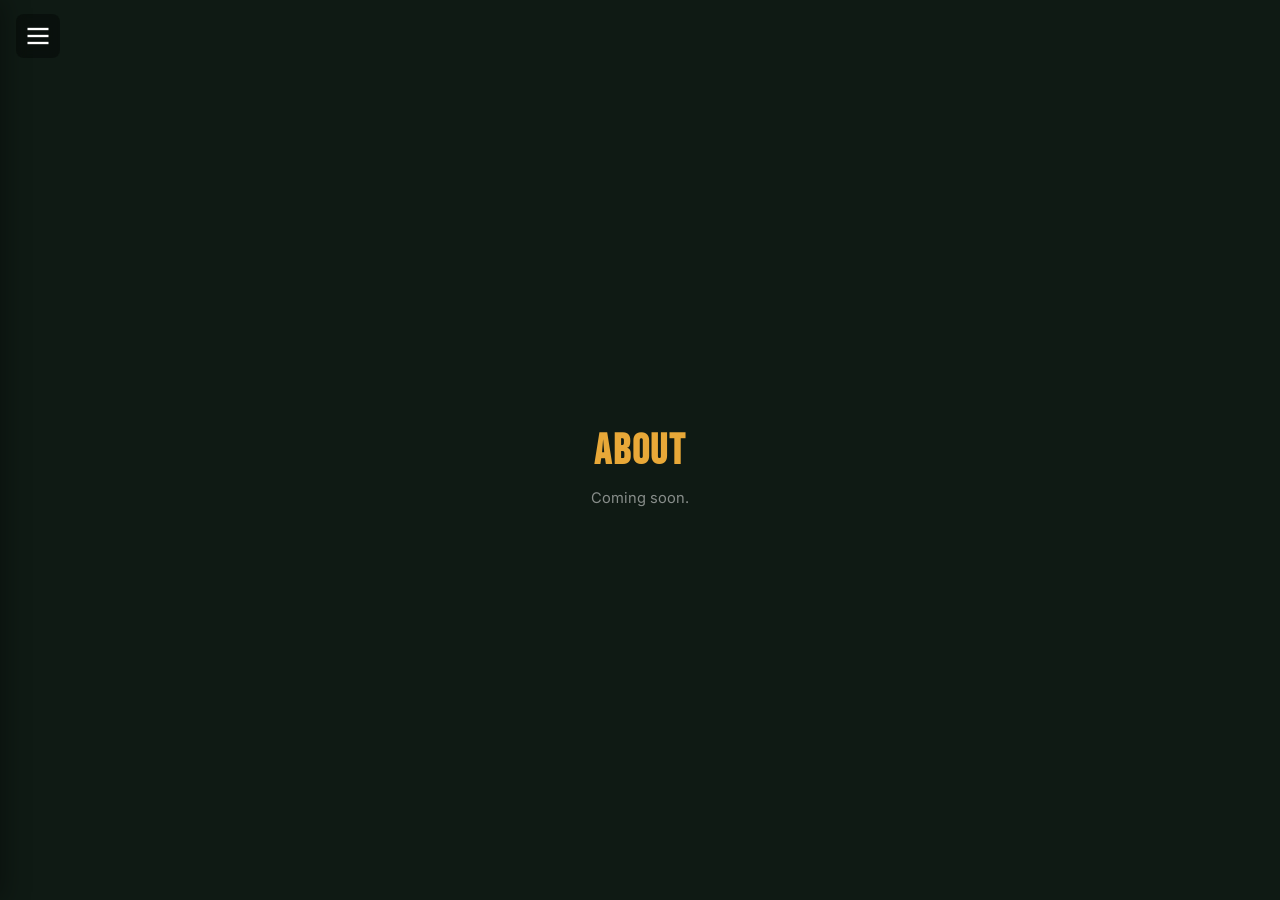
==== about.html @ e9aa7c41 "Add consistent collapsible side nav, About and Get Involved pages, rename Looking For to Circular Ec" ====
<!DOCTYPE html>
<html lang="en">
<head>
    <meta charset="UTF-8">
    <meta name="viewport" content="width=device-width, initial-scale=1.0">
    <title>About — Shop Local Arlington</title>
    <meta name="description" content="Learn about Shop Local Arlington — a community platform for Massachusetts Avenue businesses.">

    <link rel="preconnect" href="https://fonts.googleapis.com">
    <link rel="preconnect" href="https://fonts.gstatic.com" crossorigin>
    <link href="https://fonts.googleapis.com/css2?family=Bebas+Neue&family=Birthstone&family=Inter:wght@400;500;600;700;800&display=swap" rel="stylesheet">

    <link rel="stylesheet" href="css/styles.css">
    <link rel="stylesheet" href="css/landing.css">
</head>
<body class="landing-body">
    <!-- ===== SIDE NAV ===== -->
    <button id="nav-toggle" aria-label="Toggle navigation" aria-expanded="false">
        <svg class="nav-icon nav-icon-open" width="28" height="28" viewBox="0 0 24 24" fill="none" stroke="currentColor" stroke-width="2">
            <line x1="3" y1="6" x2="21" y2="6"/><line x1="3" y1="12" x2="21" y2="12"/><line x1="3" y1="18" x2="21" y2="18"/>
        </svg>
        <svg class="nav-icon nav-icon-close" width="28" height="28" viewBox="0 0 24 24" fill="none" stroke="currentColor" stroke-width="2">
            <line x1="6" y1="6" x2="18" y2="18"/><line x1="6" y1="18" x2="18" y2="6"/>
        </svg>
    </button>
    <div id="nav-overlay"></div>
    <nav id="side-nav" aria-label="Main navigation">
        <a href="index.html" class="side-nav-link">Home</a>
        <a href="about.html" class="side-nav-link active">About</a>
        <a href="index.html#walk-the-block" class="side-nav-link">Walk the Block</a>
        <a href="index.html#circular-economy" class="side-nav-link">Circular Economy</a>
        <a href="get-involved.html" class="side-nav-link">Get Involved</a>
    </nav>

    <main class="page-shell">
        <h1>About</h1>
        <p>Coming soon.</p>
    </main>

    <script src="js/nav.js"></script>
</body>
</html>
---- css/styles.css ----
/* ================================================================
   Shop Local Arlington — Styles
   ================================================================ */

/* ---------- Reset & Base ---------- */
*, *::before, *::after {
    margin: 0;
    padding: 0;
    box-sizing: border-box;
}

html {
    scroll-behavior: smooth;
}

:root {
    --color-primary: #1a5f3a;       /* forest green — local / community feel */
    --color-primary-light: #27855a;
    --color-primary-dark: #0f3d25;
    --color-accent: #e8a838;        /* warm gold */
    --color-bg: #f7f7fa;
    --color-surface: #fcfcfc;
    --color-text: #181818;
    --color-text-muted: #888;
    --color-border: #ededed;
    --color-street-badge: #2563eb;
    --color-interior-badge: #9333ea;
    --top-bar-height: 56px;
    --sidebar-width: 320px;
    --panel-height: 200px;
    --transition-speed: 0.3s;
    --font-family: 'Inter', -apple-system, BlinkMacSystemFont, 'Segoe UI', Roboto, sans-serif;
}

html, body {
    height: 100%;
    font-family: var(--font-family);
    font-size: 14px;
    color: var(--color-text);
    background: var(--color-bg);
    overflow: hidden;
}

/* ---------- Top Bar ---------- */
#top-bar {
    position: fixed;
    top: 0;
    left: 0;
    right: 0;
    height: var(--top-bar-height);
    display: flex;
    align-items: center;
    justify-content: space-between;
    padding: 0 16px;
    background: var(--color-primary);
    color: #fff;
    z-index: 1000;
    box-shadow: 0 2px 8px rgba(0,0,0,0.2);
}

.top-bar-left {
    display: flex;
    align-items: center;
    gap: 12px;
}

.top-bar-left h1 {
    font-size: 1.2rem;
    font-weight: 600;
    letter-spacing: -0.01em;
}

.brand-icon {
    font-size: 1.4rem;
}

#sidebar-toggle {
    background: none;
    border: none;
    color: #fff;
    cursor: pointer;
    padding: 4px;
    border-radius: 6px;
    display: flex;
    align-items: center;
    transition: background var(--transition-speed);
}

#sidebar-toggle:hover {
    background: rgba(255,255,255,0.15);
}

.badge {
    font-size: 0.75rem;
    font-weight: 600;
    padding: 4px 10px;
    border-radius: 12px;
    text-transform: uppercase;
    letter-spacing: 0.05em;
}

.badge-street {
    background: var(--color-street-badge);
    color: #fff;
}

.badge-gallery {
    background: #059669;
    color: #fff;
}

.badge-interior {
    background: var(--color-interior-badge);
    color: #fff;
}

/* ---------- Sidebar ---------- */
#sidebar {
    position: fixed;
    top: var(--top-bar-height);
    left: 0;
    bottom: 0;
    width: var(--sidebar-width);
    background: var(--color-surface);
    border-right: 1px solid var(--color-border);
    z-index: 900;
    overflow-y: auto;
    transition: transform var(--transition-speed) ease;
}

#sidebar.sidebar-closed {
    transform: translateX(-100%);
}

#sidebar.sidebar-open {
    transform: translateX(0);
}

#sidebar-header {
    padding: 16px;
    border-bottom: 1px solid var(--color-border);
}

#sidebar-header h2 {
    font-size: 1rem;
    font-weight: 600;
    margin-bottom: 10px;
}

#category-filter {
    width: 100%;
    padding: 8px 10px;
    border: 1px solid var(--color-border);
    border-radius: 6px;
    font-family: var(--font-family);
    font-size: 0.85rem;
    background: var(--color-bg);
    cursor: pointer;
}

#shop-list {
    list-style: none;
    padding: 8px 0;
}

.shop-item {
    padding: 12px 16px;
    cursor: pointer;
    border-bottom: 1px solid var(--color-border);
    transition: background var(--transition-speed);
}

.shop-item:hover {
    background: var(--color-bg);
}

.shop-item.active {
    background: rgba(26, 95, 58, 0.08);
    border-left: 3px solid var(--color-primary);
}

.shop-item-name {
    font-weight: 600;
    font-size: 0.9rem;
    margin-bottom: 2px;
}

.shop-item-category {
    font-size: 0.75rem;
    color: var(--color-text-muted);
    text-transform: uppercase;
    letter-spacing: 0.04em;
}

/* ---------- Viewer Container ---------- */
#viewer-container {
    position: fixed;
    top: var(--top-bar-height);
    left: 0;
    right: 0;
    bottom: 0;
    z-index: 1;
    overflow-y: auto;
    background: var(--color-bg);
}

/* ---------- Photo Grid ---------- */
#photo-grid {
    display: grid;
    grid-template-columns: repeat(auto-fill, minmax(320px, 1fr));
    gap: 28px;
    padding: 32px 24px;
    max-width: 1400px;
    margin: 0 auto;
}

.modern-grid {
    background: #f7f7fa;
    border-radius: 18px;
    box-shadow: 0 2px 16px rgba(0,0,0,0.04);
}

.shop-card {
    background: var(--color-surface);
    border-radius: 18px;
    overflow: hidden;
    box-shadow: 0 2px 16px rgba(0,0,0,0.06);
    transition: transform var(--transition-speed), box-shadow var(--transition-speed);
    cursor: pointer;
    border: 1px solid var(--color-border);
}

.shop-card:hover {
    transform: translateY(-2px);
    box-shadow: 0 8px 24px rgba(0,0,0,0.08);
}

.shop-card-image {
    width: 100%;
    height: 180px;
    background-size: cover;
    background-position: center;
    position: relative;
    background-color: #eaeaea;
    display: flex;
    align-items: center;
    justify-content: center;
}

.shop-card-placeholder {
    font-size: 4rem;
    font-weight: bold;
    color: rgba(255,255,255,0.5);
}

.shop-card-category {
    position: absolute;
    top: 14px;
    right: 14px;
    background: #fff;
    color: var(--color-primary);
    padding: 4px 12px;
    border-radius: 14px;
    font-size: 0.72rem;
    font-weight: 600;
    text-transform: uppercase;
    letter-spacing: 0.05em;
    box-shadow: 0 2px 8px rgba(0,0,0,0.04);
}

.shop-card-content {
    padding: 18px 16px 16px 16px;
}

.shop-card-name {
    font-size: 1.18rem;
    font-weight: 700;
    margin-bottom: 8px;
    color: var(--color-text);
}

.shop-card-description {
    font-size: 0.92rem;
    color: var(--color-text-muted);
    line-height: 1.6;
    margin-bottom: 14px;
}

.shop-card-btn {
    width: 100%;
    background: var(--color-primary);
    color: #fff;
    border: none;
    padding: 12px;
    border-radius: 14px;
    font-family: var(--font-family);
    font-size: 0.92rem;
    font-weight: 600;
    cursor: pointer;
    transition: background var(--transition-speed);
}

.shop-card-btn:hover {
    background: var(--color-primary-light);
}

#street-view,
#pannellum-view {
    width: 100%;
    height: 100%;
    position: absolute;
    top: 0;
    left: 0;
}

#pannellum-view.hidden,
#loading-overlay.hidden {
    display: none;
}

/* ---------- Loading Overlay ---------- */
#loading-overlay {
    position: absolute;
    top: 0;
    left: 0;
    right: 0;
    bottom: 0;
    background: rgba(0, 0, 0, 0.6);
    display: flex;
    flex-direction: column;
    align-items: center;
    justify-content: center;
    z-index: 800;
    color: #fff;
    font-size: 1rem;
}

.spinner {
    width: 40px;
    height: 40px;
    border: 4px solid rgba(255,255,255,0.3);
    border-top-color: #fff;
    border-radius: 50%;
    animation: spin 0.8s linear infinite;
    margin-bottom: 12px;
}

@keyframes spin {
    to { transform: rotate(360deg); }
}

/* ---------- Shop Info Panel ---------- */
#shop-info-panel {
    position: fixed;
    bottom: 0;
    left: 0;
    right: 0;
    background: var(--color-surface);
    border-top: 1px solid var(--color-border);
    box-shadow: 0 -4px 16px rgba(0,0,0,0.1);
    z-index: 950;
    padding: 16px 20px;
    transition: transform var(--transition-speed) ease;
}

#shop-info-panel.panel-hidden {
    transform: translateY(100%);
}

#shop-info-panel.panel-visible {
    transform: translateY(0);
}

#panel-close {
    position: absolute;
    top: 8px;
    right: 12px;
    background: none;
    border: none;
    font-size: 1.5rem;
    cursor: pointer;
    color: var(--color-text-muted);
    line-height: 1;
}

#panel-close:hover {
    color: var(--color-text);
}

#panel-shop-name {
    font-size: 1.15rem;
    font-weight: 700;
    margin-bottom: 4px;
}

#panel-shop-description {
    font-size: 0.85rem;
    color: var(--color-text-muted);
    margin-bottom: 10px;
}

#panel-details {
    display: flex;
    align-items: center;
    gap: 12px;
    margin-bottom: 12px;
    flex-wrap: wrap;
}

.detail-tag {
    font-size: 0.7rem;
    font-weight: 600;
    text-transform: uppercase;
    letter-spacing: 0.04em;
    padding: 3px 8px;
    border-radius: 4px;
    background: var(--color-primary);
    color: #fff;
}

.detail-item {
    display: flex;
    align-items: center;
    gap: 4px;
    font-size: 0.8rem;
    color: var(--color-text-muted);
}

#panel-actions {
    display: flex;
    gap: 10px;
    flex-wrap: wrap;
}

/* ---------- Buttons ---------- */
.btn {
    display: inline-flex;
    align-items: center;
    padding: 8px 16px;
    border-radius: 6px;
    font-family: var(--font-family);
    font-size: 0.85rem;
    font-weight: 600;
    text-decoration: none;
    cursor: pointer;
    border: none;
    transition: background var(--transition-speed), transform 0.15s;
}

.btn:active {
    transform: scale(0.97);
}

.btn-primary {
    background: var(--color-primary);
    color: #fff;
}

.btn-primary:hover {
    background: var(--color-primary-light);
}

.btn-secondary {
    background: var(--color-bg);
    color: var(--color-text);
    border: 1px solid var(--color-border);
}

.btn-secondary:hover {
    background: var(--color-border);
}

/* ---------- Pannellum Overrides ---------- */
.pnlm-hotspot.back-to-street-hotspot {
    background: var(--color-primary);
    color: #fff;
    padding: 6px 14px;
    border-radius: 20px;
    font-family: var(--font-family);
    font-size: 0.8rem;
    font-weight: 600;
    white-space: nowrap;
    box-shadow: 0 2px 8px rgba(0,0,0,0.3);
    cursor: pointer;
    border: 2px solid #fff;
    width: auto !important;
    height: auto !important;
}

.pnlm-hotspot.back-to-street-hotspot:hover {
    background: var(--color-primary-light);
    transform: scale(1.05);
}

.pnlm-hotspot.shop-info-hotspot {
    background: var(--color-accent);
    width: 20px;
    height: 20px;
    border-radius: 50%;
    border: 2px solid #fff;
    box-shadow: 0 2px 6px rgba(0,0,0,0.3);
    cursor: pointer;
}

/* ---------- Responsive ---------- */
@media (max-width: 768px) {
    :root {
        --sidebar-width: 280px;
    }

    .top-bar-left h1 {
        font-size: 1rem;
    }

    #shop-info-panel {
        padding: 12px 14px;
    }

    #panel-actions {
        flex-direction: column;
    }

    .btn {
        width: 100%;
        justify-content: center;
    }
}

@media (max-width: 480px) {
    :root {
        --sidebar-width: 100%;
    }

    .brand-icon {
        display: none;
    }
}

/* ================================================================
   Navigation Links (cross-page)
   ================================================================ */

.top-bar-right {
    display: flex;
    align-items: center;
    gap: 8px;
}

.nav-link {
    color: rgba(255,255,255,0.8);
    text-decoration: none;
    font-size: 0.82rem;
    font-weight: 500;
    padding: 5px 10px;
    border-radius: 6px;
    transition: background 0.2s, color 0.2s;
}

.nav-link:hover {
    background: rgba(255,255,255,0.15);
    color: #fff;
}

.nav-back {
    color: #fff;
    display: flex;
    align-items: center;
    padding: 4px;
    border-radius: 6px;
    text-decoration: none;
    transition: background 0.2s;
}

.nav-back:hover {
    background: rgba(255,255,255,0.15);
}

/* ================================================================
   Side Nav — Collapsible (shared across all pages)
   ================================================================ */

#nav-toggle {
    position: fixed;
    top: 14px;
    left: 16px;
    z-index: 1100;
    background: rgba(0,0,0,0.35);
    border: none;
    color: #fff;
    cursor: pointer;
    padding: 8px;
    border-radius: 8px;
    display: flex;
    align-items: center;
    justify-content: center;
    transition: background 0.25s;
    backdrop-filter: blur(6px);
    -webkit-backdrop-filter: blur(6px);
}
#nav-toggle:hover { background: rgba(0,0,0,0.55); }

.nav-icon-close { display: none; }
#nav-toggle[aria-expanded="true"] .nav-icon-open  { display: none; }
#nav-toggle[aria-expanded="true"] .nav-icon-close { display: block; }

#nav-overlay {
    position: fixed;
    inset: 0;
    background: rgba(0,0,0,0.45);
    z-index: 1040;
    opacity: 0;
    pointer-events: none;
    transition: opacity 0.3s ease;
}
#nav-overlay.open {
    opacity: 1;
    pointer-events: auto;
}

#side-nav {
    position: fixed;
    top: 0;
    left: 0;
    width: 260px;
    height: 100%;
    background: #0f1a14;
    z-index: 1050;
    display: flex;
    flex-direction: column;
    padding: 72px 0 24px;
    transform: translateX(-100%);
    transition: transform 0.3s ease;
    box-shadow: 4px 0 24px rgba(0,0,0,0.35);
}
#side-nav.open {
    transform: translateX(0);
}

.side-nav-link {
    display: block;
    padding: 14px 28px;
    color: rgba(255,255,255,0.75);
    text-decoration: none;
    font-family: var(--font-family, 'Inter', sans-serif);
    font-size: 1rem;
    font-weight: 500;
    letter-spacing: 0.02em;
    transition: background 0.2s, color 0.2s, padding-left 0.2s;
    border-left: 3px solid transparent;
}
.side-nav-link:hover {
    background: rgba(255,255,255,0.08);
    color: #fff;
    padding-left: 32px;
}
.side-nav-link.active {
    color: var(--color-accent, #e8a838);
    border-left-color: var(--color-accent, #e8a838);
    background: rgba(232,168,56,0.08);
}

@media (max-width: 640px) {
    #side-nav {
        width: min(260px, 75vw);
    }
}

/* Nav toggle when placed inside top-bar (e.g. browse page) */
.nav-toggle-topbar {
    position: static;
    background: none;
    backdrop-filter: none;
    -webkit-backdrop-filter: none;
    padding: 4px;
}
.nav-toggle-topbar:hover {
    background: rgba(255,255,255,0.15);
}

/* ================================================================
   Marketplace Section
   ================================================================ */

.marketplace-section {
    padding: 32px 24px;
    max-width: 1200px;
    margin: 0 auto;
}

.marketplace-header {
    margin-bottom: 20px;
}

.marketplace-header h2 {
    font-size: 1.3rem;
    font-weight: 700;
    color: var(--color-text);
    margin-bottom: 4px;
}

.marketplace-header p {
    font-size: 0.85rem;
    color: var(--color-text-muted);
}

.marketplace-grid {
    display: grid;
    grid-template-columns: repeat(auto-fill, minmax(220px, 1fr));
    gap: 16px;
}

.marketplace-card {
    background: var(--color-surface);
    border: 1px solid var(--color-border);
    border-radius: 12px;
    overflow: hidden;
    transition: transform 0.2s, box-shadow 0.2s;
    cursor: default;
}

.marketplace-card:hover {
    transform: translateY(-3px);
    box-shadow: 0 8px 20px rgba(0,0,0,0.08);
}

.marketplace-img {
    height: 140px;
    display: flex;
    align-items: center;
    justify-content: center;
    overflow: hidden;
}

.marketplace-img img {
    width: 100%;
    height: 100%;
    object-fit: cover;
}

.marketplace-placeholder {
    font-size: 2.4rem;
    font-weight: 700;
    color: rgba(0,0,0,0.2);
}

.marketplace-info {
    padding: 12px 14px;
}

.marketplace-info h4 {
    font-size: 0.9rem;
    font-weight: 600;
    margin-bottom: 4px;
    color: var(--color-text);
    white-space: nowrap;
    overflow: hidden;
    text-overflow: ellipsis;
}

.marketplace-price {
    font-size: 1rem;
    font-weight: 700;
    color: var(--color-primary);
    display: block;
    margin-bottom: 4px;
}

.marketplace-desc {
    font-size: 0.78rem;
    color: var(--color-text-muted);
    line-height: 1.4;
    display: -webkit-box;
    -webkit-line-clamp: 2;
    -webkit-box-orient: vertical;
    overflow: hidden;
    margin-bottom: 6px;
}

.marketplace-seller {
    font-size: 0.72rem;
    color: var(--color-text-muted);
    font-style: italic;
}

@media (max-width: 640px) {
    .marketplace-grid {
        grid-template-columns: repeat(auto-fill, minmax(160px, 1fr));
        gap: 12px;
    }

    .marketplace-img {
        height: 110px;
    }
}

/* ================================================================
   Feature Interest Survey
   ================================================================ */

.survey-section {
    position: relative;
    max-width: 720px;
    margin: 8px auto 32px;
    padding: 24px 28px;
    background: linear-gradient(135deg, rgba(26, 95, 58, 0.06), rgba(232, 168, 56, 0.06));
    border: 1px solid rgba(26, 95, 58, 0.15);
    border-radius: 14px;
}

.survey-section.hidden {
    display: none;
}

.survey-dismiss {
    position: absolute;
    top: 10px;
    right: 14px;
    background: none;
    border: none;
    font-size: 1.3rem;
    color: var(--color-text-muted);
    cursor: pointer;
    padding: 4px 8px;
    border-radius: 6px;
    transition: background 0.2s;
    line-height: 1;
}

.survey-dismiss:hover {
    background: rgba(0, 0, 0, 0.06);
    color: var(--color-text);
}

.survey-content h3 {
    font-size: 1rem;
    font-weight: 700;
    color: var(--color-text);
    margin-bottom: 8px;
    padding-right: 24px;
}

.survey-content p {
    font-size: 0.88rem;
    color: var(--color-text-muted);
    line-height: 1.6;
    margin-bottom: 16px;
}

.survey-buttons {
    display: flex;
    gap: 10px;
    flex-wrap: wrap;
}

.survey-btn {
    padding: 9px 18px;
    font-family: var(--font-family);
    font-size: 0.85rem;
    font-weight: 600;
    border: 1px solid var(--color-border);
    border-radius: 8px;
    background: var(--color-surface);
    color: var(--color-text);
    cursor: pointer;
    transition: transform 0.15s, box-shadow 0.2s, border-color 0.2s;
}

.survey-btn:hover {
    transform: translateY(-2px);
    box-shadow: 0 4px 12px rgba(0, 0, 0, 0.08);
}

.survey-btn-yes:hover {
    border-color: var(--color-primary);
    color: var(--color-primary);
}

.survey-btn-maybe:hover {
    border-color: var(--color-accent);
    color: #b8860b;
}

.survey-btn-no:hover {
    border-color: #999;
}

.survey-btn-send {
    background: var(--color-primary);
    color: #fff;
    border-color: var(--color-primary);
}

.survey-btn-send:hover {
    background: var(--color-primary-light);
}

.survey-comment-area {
    display: flex;
    gap: 8px;
    margin-top: 14px;
}

.survey-comment-area.hidden {
    display: none;
}

.survey-comment-area input {
    flex: 1;
    padding: 9px 14px;
    font-family: var(--font-family);
    font-size: 0.85rem;
    border: 1px solid var(--color-border);
    border-radius: 8px;
    background: var(--color-surface);
    color: var(--color-text);
}

.survey-comment-area input:focus {
    outline: none;
    border-color: var(--color-primary);
    box-shadow: 0 0 0 3px rgba(26, 95, 58, 0.1);
}

.survey-results {
    margin-top: 14px;
    padding: 12px 16px;
    background: var(--color-surface);
    border-radius: 10px;
    border: 1px solid var(--color-border);
}

.survey-results.hidden {
    display: none;
}

.survey-result-bar {
    display: flex;
    align-items: center;
    gap: 8px;
    margin-bottom: 6px;
    font-size: 0.82rem;
}

.survey-result-bar:last-child {
    margin-bottom: 0;
}

.survey-result-label {
    min-width: 50px;
    font-weight: 600;
    color: var(--color-text);
}

.survey-result-track {
    flex: 1;
    height: 8px;
    background: var(--color-bg);
    border-radius: 4px;
    overflow: hidden;
}

.survey-result-fill {
    height: 100%;
    border-radius: 4px;
    transition: width 0.5s ease;
}

.survey-result-fill-yes { background: var(--color-primary); }
.survey-result-fill-maybe { background: var(--color-accent); }
.survey-result-fill-no { background: #999; }

.survey-result-count {
    min-width: 24px;
    text-align: right;
    color: var(--color-text-muted);
    font-size: 0.78rem;
}

.survey-thanks {
    text-align: center;
    padding: 8px 0 0;
}

.survey-thanks.hidden {
    display: none;
}

.survey-thanks p {
    font-weight: 600;
    color: var(--color-primary);
    margin-bottom: 0;
}

/* Embedded Chat Styles */
.chat-section {
    max-width: 720px;
    margin: 32px auto 0;
    padding: 24px 0;
}
.chat-header {
    text-align: left;
    margin-bottom: 8px;
}
.chat-header h2 {
    font-size: 1.2rem;
    font-weight: 700;
    color: var(--color-primary);
    margin-bottom: 2px;
}
#chat-scope-label {
    font-size: 0.85rem;
    color: var(--color-text-muted);
    margin-bottom: 8px;
}
.chat-messages {
    min-height: 80px;
    max-height: 320px;
    overflow-y: auto;
    padding: 12px 0;
    display: flex;
    flex-direction: column;
    gap: 16px;
    background: var(--color-bg);
    border-radius: 10px;
    margin-bottom: 8px;
}
.message {
    display: flex;
    gap: 10px;
    max-width: 85%;
    animation: fadeInUp 0.3s ease;
}
@keyframes fadeInUp {
    from {
        opacity: 0;
        transform: translateY(8px);
    }
    to {
        opacity: 1;
        transform: translateY(0);
    }
}
.message-ai {
    align-self: flex-start;
}
.message-user {
    align-self: flex-end;
    flex-direction: row-reverse;
}
.message-avatar {
    width: 36px;
    height: 36px;
    border-radius: 50%;
    display: flex;
    align-items: center;
    justify-content: center;
    font-size: 1.2rem;
    flex-shrink: 0;
}
.message-ai .message-avatar {
    background: var(--color-primary);
}
.message-user .message-avatar {
    background: var(--color-accent);
}
.message-bubble {
    padding: 12px 16px;
    border-radius: 16px;
    font-size: 0.9rem;
    line-height: 1.6;
}
.message-ai .message-bubble {
    background: var(--color-surface);
    color: var(--color-text);
    border: 1px solid var(--color-border);
    border-bottom-left-radius: 4px;
}
.message-user .message-bubble {
    background: var(--color-primary);
    color: #fff;
    border-bottom-right-radius: 4px;
}
.message-bubble p {
    margin: 0;
}
.message-bubble p + p {
    margin-top: 8px;
}
.typing-indicator {
    display: flex;
    gap: 4px;
    padding: 12px 16px;
}
.typing-dot {
    width: 8px;
    height: 8px;
    background: var(--color-text-muted);
    border-radius: 50%;
    animation: typingBounce 1.4s ease-in-out infinite;
}
.typing-dot:nth-child(2) { animation-delay: 0.2s; }
.typing-dot:nth-child(3) { animation-delay: 0.4s; }
@keyframes typingBounce {
    0%, 60%, 100% { transform: translateY(0); }
    30% { transform: translateY(-6px); }
}
.prompt-chips {
    display: flex;
    gap: 8px;
    padding: 8px 0;
    overflow-x: auto;
    flex-shrink: 0;
    margin-bottom: 8px;
}
.chip {
    white-space: nowrap;
    padding: 8px 14px;
    border-radius: 20px;
    border: 1px solid var(--color-border);
    background: var(--color-surface);
    color: var(--color-text);
    font-family: var(--font-family);
    font-size: 0.8rem;
    font-weight: 500;
    cursor: pointer;
    transition: background 0.2s, border-color 0.2s;
}
.chip:hover {
    background: var(--color-primary);
    color: #fff;
    border-color: var(--color-primary);
}
.prompt-chips.hidden {
    display: none;
}
.chat-input-bar {
    display: flex;
    gap: 8px;
    padding: 0;
    background: var(--color-bg);
    border-top: 1px solid var(--color-border);
    flex-shrink: 0;
}
#chat-input {
    flex: 1;
    padding: 12px 16px;
    border: 1px solid var(--color-border);
    border-radius: 24px;
    font-family: var(--font-family);
    font-size: 0.9rem;
    background: var(--color-surface);
    color: var(--color-text);
    outline: none;
    transition: border-color 0.2s;
}
#chat-input:focus {
    border-color: var(--color-primary);
}
#chat-input::placeholder {
    color: var(--color-text-muted);
}
#chat-send {
    width: 44px;
    height: 44px;
    border-radius: 50%;
    border: none;
    background: var(--color-primary);
    color: #fff;
    display: flex;
    align-items: center;
    justify-content: center;
    cursor: pointer;
    transition: background 0.2s, transform 0.15s;
    flex-shrink: 0;
}
#chat-send:hover {
    background: var(--color-primary-light);
}
#chat-send:active {
    transform: scale(0.93);
}
#chat-send:disabled {
    background: var(--color-border);
    cursor: not-allowed;
}
.message-error .message-bubble {
    background: #fef2f2;
    border-color: #fecaca;
    color: #991b1b;
}
---- css/landing.css ----
/* ================================================================
   Landing Page Styles — "Local Revolutionized"
   ================================================================ */

/* Page shell (for empty placeholder pages) */
.page-shell {
    min-height: 100vh;
    display: flex;
    flex-direction: column;
    align-items: center;
    justify-content: center;
    background: #0f1a14;
    color: rgba(255,255,255,0.7);
    padding: 80px 24px 48px;
    text-align: center;
}
.page-shell h1 {
    font-family: 'Bebas Neue', 'Impact', sans-serif;
    font-size: clamp(2rem, 5vw, 3rem);
    color: var(--color-accent, #e8a838);
    letter-spacing: 0.04em;
    margin-bottom: 12px;
}
.page-shell p {
    font-size: 1.05rem;
    color: rgba(255,255,255,0.5);
}

/* Active nav indicator (for pages using top-bar) */
.nav-active {
    background: rgba(255,255,255,0.15);
    color: #fff !important;
}

html:has(.landing-body),
.landing-body {
    overflow-y: auto !important;
    overflow-x: hidden !important;
    height: auto !important;
    -webkit-overflow-scrolling: touch;
}

/* ---------- Hero — Full viewport splash ---------- */
#landing-hero {
    position: relative;
    height: 100svh;           /* uses small viewport on mobile */
    height: 100vh;            /* fallback for older browsers */
    min-height: 500px;
    display: flex;
    align-items: center;
    justify-content: center;
    overflow: hidden;
}

/* Image collage — 3 panels side by side */
.hero-images {
    position: absolute;
    inset: 0;
    display: grid;
    grid-template-columns: 1fr 1fr 1fr;
}

.hero-img {
    overflow: hidden;
}

.hero-img img {
    width: 100%;
    height: 100%;
    object-fit: cover;
    display: block;
    filter: brightness(0.7) saturate(0.9);
    transition: transform 8s ease;
}

/* Subtle Ken Burns drift on each panel */
.hero-img-1 img { transform: scale(1.05); }
.hero-img-2 img { transform: scale(1.08); transform-origin: center top; }
.hero-img-3 img { transform: scale(1.05); transform-origin: right center; }

#landing-hero:hover .hero-img-1 img { transform: scale(1.12); }
#landing-hero:hover .hero-img-2 img { transform: scale(1.15); }
#landing-hero:hover .hero-img-3 img { transform: scale(1.12); }

/* Dark overlay for text readability */
.hero-overlay {
    position: absolute;
    inset: 0;
    background: linear-gradient(
        180deg,
        rgba(0, 0, 0, 0.35) 0%,
        rgba(0, 0, 0, 0.55) 50%,
        rgba(0, 0, 0, 0.7) 100%
    );
    z-index: 1;
}

/* ---------- Hero Content ---------- */
.hero-content {
    position: relative;
    z-index: 2;
    text-align: center;
    color: #fff;
    padding: 0 24px;
}

.hero-headline {
    margin-bottom: 20px;
    animation: headlineFadeIn 1.2s ease-out;
}

.headline-top {
    font-family: 'Bebas Neue', 'Impact', sans-serif;
    font-size: clamp(4.5rem, 14vw, 10rem);
    line-height: 0.92;
    letter-spacing: 0.04em;
    text-transform: uppercase;
    color: #fff;
    text-shadow:
        0 4px 30px rgba(0, 0, 0, 0.5),
        0 0 80px rgba(232, 168, 56, 0.15);
    display: block;
}

.headline-script {
    font-family: 'Birthstone', cursive;
    font-style: normal;
    font-size: clamp(3.8rem, 12vw, 8.5rem);
    line-height: 1;
    letter-spacing: 0.02em;
    color: var(--color-accent);
    display: block;
    text-shadow:
        0 4px 30px rgba(0, 0, 0, 0.5),
        0 2px 40px rgba(232, 168, 56, 0.25);
}

@keyframes headlineFadeIn {
    from {
        opacity: 0;
        transform: translateY(30px) scale(0.95);
    }
    to {
        opacity: 1;
        transform: translateY(0) scale(1);
    }
}

.hero-tagline {
    font-family: var(--font-family);
    font-size: clamp(0.85rem, 2vw, 1.1rem);
    font-weight: 500;
    letter-spacing: 0.2em;
    text-transform: uppercase;
    color: var(--color-accent);
    opacity: 0;
    animation: taglineFadeIn 1s ease-out 0.5s forwards;
}

@keyframes taglineFadeIn {
    from { opacity: 0; transform: translateY(10px); }
    to   { opacity: 1; transform: translateY(0); }
}

/* Scroll hint arrow */
.scroll-arrow {
    display: inline-block;
    position: absolute;
    bottom: 24px;
    left: 50%;
    transform: translateX(-50%);
    z-index: 10;
    color: rgba(255, 255, 255, 0.85);
    font-size: 2rem;
    text-decoration: none;
    animation: bounce 2s infinite;
    transition: color 0.2s, opacity 0.4s;
}

.scroll-arrow:hover {
    color: #fff;
}

@keyframes bounce {
    0%, 100% { transform: translateX(-50%) translateY(0); }
    50%      { transform: translateX(-50%) translateY(10px); }
}

.scroll-arrow-up {
    position: relative;
    bottom: auto;
    left: auto;
    transform: none;
    display: block;
    margin: 0 auto 12px;
    animation: bounceUp 2s infinite;
}

@keyframes bounceUp {
    0%, 100% { transform: translateY(0); }
    50%      { transform: translateY(-8px); }
}

/* ---------- Action Section (cards) ---------- */
#action-section {
    background: #0f1a14;
    padding: 60px 24px 48px;
    text-align: center;
}

.action-intro {
    font-size: 1.3rem;
    color: rgba(255, 255, 255, 0.85);
    margin-bottom: 12px;
    font-weight: 700;
}

.accent-script {
    font-family: 'Birthstone', cursive;
    font-size: 1.8rem;
    color: var(--color-accent);
}

.action-detail {
    font-size: 0.95rem;
    color: rgba(255, 255, 255, 0.55);
    line-height: 1.7;
    max-width: 600px;
    margin: 0 auto 10px;
}

.action-detail:last-of-type {
    margin-bottom: 36px;
}

.path-cards {
    display: grid;
    grid-template-columns: repeat(2, 1fr);
    gap: 24px;
    max-width: 720px;
    margin: 0 auto;
}

.path-card {
    background: rgba(255, 255, 255, 0.07);
    border: 1px solid rgba(255, 255, 255, 0.12);
    border-radius: 16px;
    padding: 36px 28px;
    text-decoration: none;
    color: #fff;
    transition: transform 0.3s ease, box-shadow 0.3s ease, background 0.3s ease;
    display: flex;
    flex-direction: column;
    align-items: center;
    text-align: center;
}

.path-card:hover {
    transform: translateY(-6px);
    background: rgba(255, 255, 255, 0.14);
    box-shadow: 0 16px 40px rgba(0, 0, 0, 0.35);
}

.path-card-icon {
    font-size: 3rem;
    margin-bottom: 16px;
    line-height: 1;
}

.path-card h3 {
    font-size: 1.4rem;
    font-weight: 700;
    margin-bottom: 10px;
}

.path-card p {
    font-size: 0.9rem;
    color: rgba(255, 255, 255, 0.6);
    line-height: 1.6;
    margin-bottom: 20px;
    flex-grow: 1;
}

.path-card-cta {
    display: inline-block;
    font-size: 0.9rem;
    font-weight: 700;
    padding: 10px 24px;
    border-radius: 8px;
    transition: background 0.2s, transform 0.15s;
}

.path-card-browse .path-card-cta {
    background: var(--color-primary);
    color: #fff;
}

.path-card-browse:hover .path-card-cta {
    background: var(--color-primary-light);
    transform: scale(1.03);
}

.path-card-request .path-card-cta {
    background: rgba(255, 255, 255, 0.15);
    color: #fff;
    border: 1px solid rgba(255, 255, 255, 0.3);
}

.path-card-request:hover .path-card-cta {
    background: rgba(255, 255, 255, 0.25);
    transform: scale(1.03);
}

/* ---------- Stats Strip ---------- */
#landing-stats {
    display: flex;
    justify-content: center;
    gap: 48px;
    padding: 32px 24px;
    background: #0a1210;
    border-top: 1px solid rgba(255, 255, 255, 0.08);
}

.stat {
    text-align: center;
}

.stat-number {
    display: block;
    font-size: 1.8rem;
    font-weight: 800;
    color: var(--color-accent);
    line-height: 1;
    margin-bottom: 4px;
}

.stat-label {
    font-size: 0.8rem;
    color: rgba(255, 255, 255, 0.5);
    text-transform: uppercase;
    letter-spacing: 0.05em;
    font-weight: 600;
}

/* ---------- Footer ---------- */
#site-footer {
    text-align: center;
    padding: 20px;
    color: rgba(255, 255, 255, 0.35);
    font-size: 0.8rem;
    background: #0a1210;
}

/* ---------- Responsive ---------- */
@media (max-width: 768px) {
    .hero-images {
        grid-template-columns: 1fr;
    }
    .hero-img-1, .hero-img-2 { display: none; }
    .hero-img-3 { display: block; }

    #landing-hero {
        height: 100svh;
        height: 100vh;
        min-height: 400px;
    }

    .scroll-arrow {
        bottom: 16px;
        font-size: 2.2rem;
        color: #fff;
    }

    .headline-top {
        font-size: clamp(3.5rem, 16vw, 6rem);
    }
    .headline-script {
        font-size: clamp(3rem, 14vw, 5rem);
    }
}

@media (max-width: 640px) {
    .path-cards {
        grid-template-columns: 1fr;
        gap: 16px;
    }

    .path-card {
        padding: 28px 20px;
    }

    .path-card-icon {
        font-size: 2.4rem;
    }

    #landing-stats {
        gap: 24px;
    }

    .stat-number {
        font-size: 1.4rem;
    }

    #action-section {
        padding: 40px 16px 32px;
    }
}
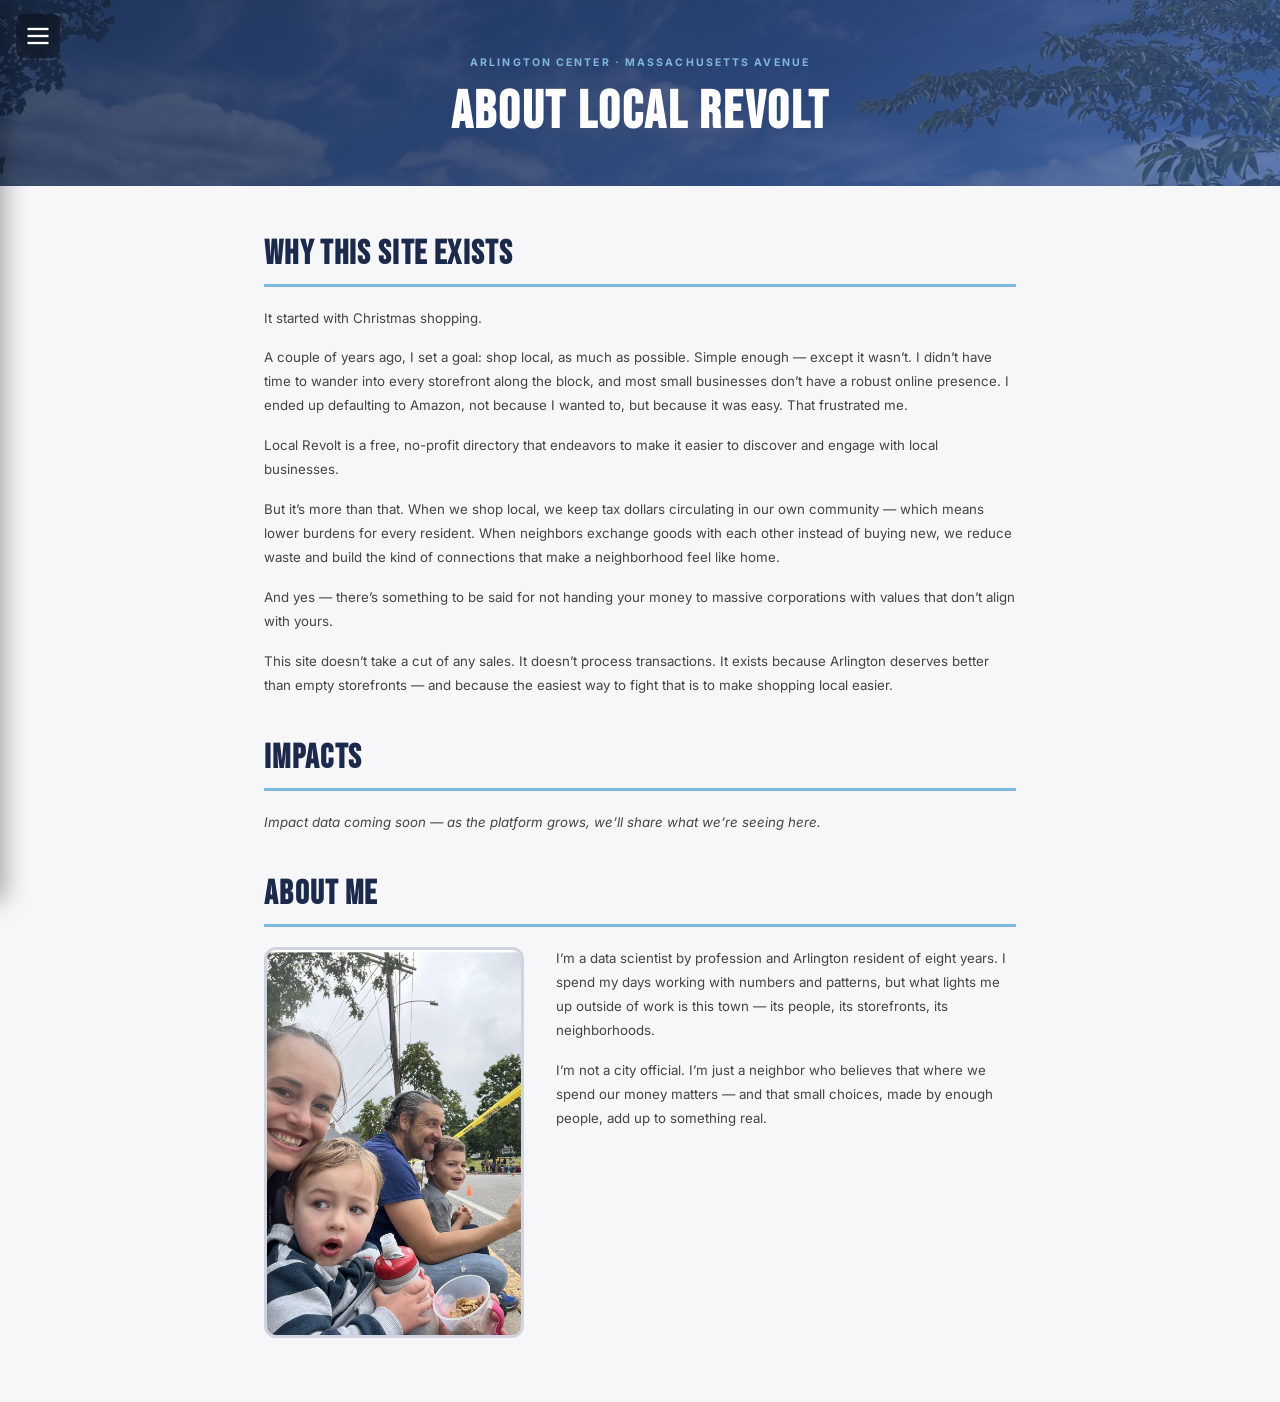
==== commit a99e8a42: "Content: build About page with Why/Impacts/About Me sections + family photo" ====
--- a/about.html
+++ b/about.html
@@ -3,8 +3,8 @@
 <head>
     <meta charset="UTF-8">
     <meta name="viewport" content="width=device-width, initial-scale=1.0">
-    <title>About — Shop Local Arlington</title>
-    <meta name="description" content="Learn about Shop Local Arlington — a community platform for Massachusetts Avenue businesses.">
+    <title>About — Local Revolt Arlington</title>
+    <meta name="description" content="Learn about Local Revolt Arlington — a community platform for Massachusetts Avenue businesses.">
 
     <link rel="preconnect" href="https://fonts.googleapis.com">
     <link rel="preconnect" href="https://fonts.gstatic.com" crossorigin>
@@ -26,16 +26,146 @@
     <div id="nav-overlay"></div>
     <nav id="side-nav" aria-label="Main navigation">
         <a href="index.html" class="side-nav-link">Home</a>
+        <a href="browse.html" class="side-nav-link">Walk the Block</a>
+        <a href="requests.html" class="side-nav-link">Circular Economy</a>
+        <a href="get-involved.html" class="side-nav-link">Get Involved</a>
         <a href="about.html" class="side-nav-link active">About</a>
-        <a href="index.html#walk-the-block" class="side-nav-link">Walk the Block</a>
-        <a href="index.html#circular-economy" class="side-nav-link">Circular Economy</a>
-        <a href="get-involved.html" class="side-nav-link">Get Involved</a>
     </nav>
 
-    <main class="page-shell">
-        <h1>About</h1>
-        <p>Coming soon.</p>
+    <main class="about-page">
+        <!-- ═══ HERO ═══ -->
+        <header class="about-hero">
+            <p class="about-eyebrow">Arlington Center &middot; Massachusetts Avenue</p>
+            <h1>About Local Revolt</h1>
+        </header>
+
+        <!-- ═══ WHY THIS SITE EXISTS ═══ -->
+        <section class="about-section">
+            <h2 class="about-heading">Why This Site Exists</h2>
+            <div class="about-prose">
+                <p>It started with Christmas shopping.</p>
+                <p>A couple of years ago, I set a goal: shop local, as much as possible. Simple enough &mdash; except it wasn&rsquo;t. I didn&rsquo;t have time to wander into every storefront along the block, and most small businesses don&rsquo;t have a robust online presence. I ended up defaulting to Amazon, not because I wanted to, but because it was easy. That frustrated me.</p>
+                <p>Local Revolt is a free, no-profit directory that endeavors to make it easier to discover and engage with local businesses.</p>
+                <p>But it&rsquo;s more than that. When we shop local, we keep tax dollars circulating in our own community &mdash; which means lower burdens for every resident. When neighbors exchange goods with each other instead of buying new, we reduce waste and build the kind of connections that make a neighborhood feel like home.</p>
+                <p>And yes &mdash; there&rsquo;s something to be said for not handing your money to massive corporations with values that don&rsquo;t align with yours.</p>
+                <p>This site doesn&rsquo;t take a cut of any sales. It doesn&rsquo;t process transactions. It exists because Arlington deserves better than empty storefronts &mdash; and because the easiest way to fight that is to make shopping local easier.</p>
+            </div>
+        </section>
+
+        <!-- ═══ IMPACTS ═══ -->
+        <section class="about-section about-impacts">
+            <h2 class="about-heading">Impacts</h2>
+            <div class="about-prose">
+                <p class="about-placeholder">Impact data coming soon &mdash; as the platform grows, we&rsquo;ll share what we&rsquo;re seeing here.</p>
+            </div>
+        </section>
+
+        <!-- ═══ ABOUT ME ═══ -->
+        <section class="about-section about-me-section">
+            <h2 class="about-heading">About Me</h2>
+            <div class="about-me-layout">
+                <img class="about-me-photo" src="images/people/family.jpg" alt="Ivana and family at an Arlington community event" loading="lazy">
+                <div class="about-prose">
+                    <p>I&rsquo;m a data scientist by profession and Arlington resident of eight years. I spend my days working with numbers and patterns, but what lights me up outside of work is this town &mdash; its people, its storefronts, its neighborhoods.</p>
+                    <p>I&rsquo;m not a city official. I&rsquo;m just a neighbor who believes that where we spend our money matters &mdash; and that small choices, made by enough people, add up to something real.</p>
+                </div>
+            </div>
+        </section>
     </main>
+
+    <style>
+        /* ─── About page ──────────────────────────────────────── */
+        .about-page {
+            background: #f7f7fa;
+            min-height: 100vh;
+        }
+        .about-hero {
+            background:
+                linear-gradient(135deg, rgba(27,42,74,0.84) 0%, rgba(44,62,107,0.80) 60%, rgba(61,90,153,0.74) 100%),
+                url('images/town/get_involved.JPEG') center/cover no-repeat;
+            padding: 56px 24px 44px;
+            text-align: center;
+        }
+        .about-eyebrow {
+            font-size: 0.75rem;
+            font-weight: 700;
+            letter-spacing: 0.2em;
+            text-transform: uppercase;
+            color: #7eb8da;
+            margin-bottom: 14px;
+        }
+        .about-hero h1 {
+            font-family: 'Bebas Neue', sans-serif;
+            font-size: clamp(2.2rem, 6vw, 3.8rem);
+            letter-spacing: 0.05em;
+            color: #fff;
+            line-height: 1.1;
+        }
+
+        /* ─── Sections ────────────────────────────────────────── */
+        .about-section {
+            max-width: 800px;
+            margin: 0 auto;
+            padding: 48px 24px 0;
+        }
+        .about-section:last-child {
+            padding-bottom: 64px;
+        }
+        .about-heading {
+            font-family: 'Bebas Neue', sans-serif;
+            font-size: clamp(1.6rem, 4vw, 2.4rem);
+            letter-spacing: 0.04em;
+            color: #1b2a4a;
+            margin-bottom: 20px;
+            padding-bottom: 10px;
+            border-bottom: 3px solid #7eb8da;
+        }
+        .about-prose p {
+            font-size: 0.95rem;
+            color: #444;
+            line-height: 1.8;
+            margin-bottom: 16px;
+        }
+        .about-prose p:last-child {
+            margin-bottom: 0;
+        }
+
+        /* ─── Impacts placeholder ─────────────────────────────── */
+        .about-impacts {
+            padding-top: 40px;
+        }
+        .about-placeholder {
+            font-style: italic;
+            color: #888;
+        }
+
+        /* ─── About Me layout ─────────────────────────────────── */
+        .about-me-section {
+            padding-top: 40px;
+        }
+        .about-me-layout {
+            display: flex;
+            gap: 32px;
+            align-items: flex-start;
+        }
+        .about-me-photo {
+            width: 260px;
+            flex-shrink: 0;
+            border-radius: 12px;
+            object-fit: cover;
+            border: 3px solid #d0d4de;
+        }
+        @media (max-width: 640px) {
+            .about-me-layout {
+                flex-direction: column;
+                align-items: center;
+            }
+            .about-me-photo {
+                width: 100%;
+                max-width: 320px;
+            }
+        }
+    </style>
 
     <script src="js/nav.js"></script>
 </body>
--- a/css/styles.css
+++ b/css/styles.css
@@ -14,9 +14,9 @@
 }
 
 :root {
-    --color-primary: #1a5f3a;       /* forest green — local / community feel */
-    --color-primary-light: #27855a;
-    --color-primary-dark: #0f3d25;
+    --color-primary: #3b5998;       /* soft blue — calm / approachable feel */
+    --color-primary-light: #5a7abf;
+    --color-primary-dark: #2c3e6b;
     --color-accent: #e8a838;        /* warm gold */
     --color-bg: #f7f7fa;
     --color-surface: #fcfcfc;
@@ -51,23 +51,36 @@
     display: flex;
     align-items: center;
     justify-content: space-between;
-    padding: 0 16px;
-    background: var(--color-primary);
+    padding: 0 20px;
+    background: linear-gradient(135deg, rgba(27,42,74,0.92) 0%, rgba(44,62,107,0.88) 60%, rgba(61,90,153,0.82) 100%);
     color: #fff;
     z-index: 1000;
-    box-shadow: 0 2px 8px rgba(0,0,0,0.2);
+    box-shadow: 0 2px 10px rgba(0,0,0,0.25);
 }
 
 .top-bar-left {
     display: flex;
-    align-items: center;
-    gap: 12px;
+    align-items: baseline;
+    gap: 14px;
+    padding-left: 128px;
+}
+
+.top-bar-eyebrow {
+    font-size: 0.65rem;
+    font-weight: 700;
+    letter-spacing: 0.15em;
+    text-transform: uppercase;
+    color: #7eb8da;
+    white-space: nowrap;
 }
 
 .top-bar-left h1 {
-    font-size: 1.2rem;
-    font-weight: 600;
-    letter-spacing: -0.01em;
+    font-family: 'Bebas Neue', sans-serif;
+    font-size: 1.5rem;
+    font-weight: 400;
+    letter-spacing: 0.05em;
+    color: #fff;
+    line-height: 1;
 }
 
 .brand-icon {
@@ -175,7 +188,7 @@
 }
 
 .shop-item.active {
-    background: rgba(26, 95, 58, 0.08);
+    background: rgba(59, 89, 152, 0.08);
     border-left: 3px solid var(--color-primary);
 }
 
@@ -247,16 +260,86 @@
     justify-content: center;
 }
 
+/* ---------- Card Image Carousel ---------- */
+.shop-card-carousel {
+    width: 100%;
+    height: 180px;
+    position: relative;
+    overflow: hidden;
+    background-color: #eaeaea;
+}
+
+.carousel-slide {
+    position: absolute;
+    inset: 0;
+    opacity: 0;
+    transition: opacity 0.3s ease;
+}
+
+.carousel-slide.active {
+    opacity: 1;
+}
+
+.carousel-slide img {
+    width: 100%;
+    height: 100%;
+    object-fit: cover;
+}
+
+.carousel-arrow {
+    position: absolute;
+    top: 50%;
+    transform: translateY(-50%);
+    background: rgba(255,255,255,0.85);
+    border: none;
+    width: 32px;
+    height: 32px;
+    border-radius: 50%;
+    font-size: 1rem;
+    font-weight: 700;
+    color: #333;
+    cursor: pointer;
+    z-index: 2;
+    display: flex;
+    align-items: center;
+    justify-content: center;
+    box-shadow: 0 2px 8px rgba(0,0,0,0.15);
+    transition: background 0.2s;
+}
+
+.carousel-arrow:hover {
+    background: #fff;
+}
+
+.carousel-prev { left: 8px; }
+.carousel-next { right: 8px; }
+
+.carousel-counter {
+    position: absolute;
+    bottom: 8px;
+    left: 50%;
+    transform: translateX(-50%);
+    background: rgba(0,0,0,0.55);
+    color: #fff;
+    font-size: 0.7rem;
+    font-weight: 600;
+    padding: 2px 10px;
+    border-radius: 10px;
+    z-index: 2;
+}
+
 .shop-card-placeholder {
     font-size: 4rem;
     font-weight: bold;
     color: rgba(255,255,255,0.5);
+    z-index: 1;
 }
 
 .shop-card-category {
     position: absolute;
     top: 14px;
     right: 14px;
+    z-index: 2;
     background: #fff;
     color: var(--color-primary);
     padding: 4px 12px;
@@ -470,6 +553,34 @@
     background: var(--color-border);
 }
 
+/* ---------- Floating Back Button (360° view) ---------- */
+.pano-back-btn {
+    position: fixed;
+    top: calc(var(--top-bar-height) + 16px);
+    left: 16px;
+    z-index: 1100;
+    background: rgba(255,255,255,0.95);
+    color: var(--color-primary-dark);
+    border: none;
+    padding: 10px 20px;
+    border-radius: 24px;
+    font-family: var(--font-family);
+    font-size: 0.88rem;
+    font-weight: 700;
+    cursor: pointer;
+    box-shadow: 0 4px 16px rgba(0,0,0,0.2);
+    transition: background 0.2s, transform 0.15s;
+}
+
+.pano-back-btn:hover {
+    background: #fff;
+    transform: scale(1.05);
+}
+
+.pano-back-btn.hidden {
+    display: none;
+}
+
 /* ---------- Pannellum Overrides ---------- */
 .pnlm-hotspot.back-to-street-hotspot {
     background: var(--color-primary);
@@ -508,8 +619,16 @@
         --sidebar-width: 280px;
     }
 
+    .top-bar-left {
+        padding-left: 0;
+    }
+
     .top-bar-left h1 {
-        font-size: 1rem;
+        font-size: 1.2rem;
+    }
+
+    .top-bar-eyebrow {
+        display: none;
     }
 
     #shop-info-panel {
@@ -802,8 +921,8 @@
     max-width: 720px;
     margin: 8px auto 32px;
     padding: 24px 28px;
-    background: linear-gradient(135deg, rgba(26, 95, 58, 0.06), rgba(232, 168, 56, 0.06));
-    border: 1px solid rgba(26, 95, 58, 0.15);
+    background: linear-gradient(135deg, rgba(59, 89, 152, 0.06), rgba(232, 168, 56, 0.06));
+    border: 1px solid rgba(59, 89, 152, 0.15);
     border-radius: 14px;
 }
 
@@ -918,7 +1037,7 @@
 .survey-comment-area input:focus {
     outline: none;
     border-color: var(--color-primary);
-    box-shadow: 0 0 0 3px rgba(26, 95, 58, 0.1);
+    box-shadow: 0 0 0 3px rgba(59, 89, 152, 0.1);
 }
 
 .survey-results {
@@ -991,200 +1110,81 @@
     margin-bottom: 0;
 }
 
-/* Embedded Chat Styles */
-.chat-section {
-    max-width: 720px;
-    margin: 32px auto 0;
-    padding: 24px 0;
-}
-.chat-header {
-    text-align: left;
-    margin-bottom: 8px;
-}
-.chat-header h2 {
-    font-size: 1.2rem;
+/* Shop Owner Profile Styles */
+.shop-card-owner {
+    display: flex;
+    gap: 14px;
+    padding: 18px 20px;
+    align-items: flex-start;
+    border-bottom: 1px solid var(--color-border);
+    background: var(--color-surface);
+    border-radius: 12px 12px 0 0;
+}
+.owner-avatar {
+    width: 56px;
+    height: 56px;
+    border-radius: 50%;
+    object-fit: cover;
+    flex-shrink: 0;
+    border: 2px solid var(--color-border);
+    background: #d0d4de;
+}
+.owner-info {
+    flex: 1;
+    min-width: 0;
+}
+.owner-info .shop-card-name {
+    font-size: 1rem;
     font-weight: 700;
+    color: var(--color-text);
+    margin-bottom: 2px;
+}
+.owner-name {
+    font-size: 0.82rem;
+    font-weight: 600;
     color: var(--color-primary);
-    margin-bottom: 2px;
-}
-#chat-scope-label {
-    font-size: 0.85rem;
-    color: var(--color-text-muted);
-    margin-bottom: 8px;
-}
-.chat-messages {
-    min-height: 80px;
-    max-height: 320px;
-    overflow-y: auto;
-    padding: 12px 0;
-    display: flex;
-    flex-direction: column;
-    gap: 16px;
-    background: var(--color-bg);
-    border-radius: 10px;
-    margin-bottom: 8px;
-}
-.message {
-    display: flex;
-    gap: 10px;
-    max-width: 85%;
-    animation: fadeInUp 0.3s ease;
-}
-@keyframes fadeInUp {
-    from {
-        opacity: 0;
-        transform: translateY(8px);
-    }
-    to {
-        opacity: 1;
-        transform: translateY(0);
-    }
-}
-.message-ai {
-    align-self: flex-start;
-}
-.message-user {
-    align-self: flex-end;
-    flex-direction: row-reverse;
-}
-.message-avatar {
-    width: 36px;
-    height: 36px;
-    border-radius: 50%;
-    display: flex;
-    align-items: center;
-    justify-content: center;
-    font-size: 1.2rem;
+    margin-bottom: 4px;
+}
+.owner-story {
+    font-size: 0.8rem;
+    color: var(--color-text-muted);
+    line-height: 1.5;
+    margin-bottom: 6px;
+}
+.owner-details {
+    display: flex;
+    flex-wrap: wrap;
+    gap: 8px 14px;
+}
+.owner-detail {
+    display: inline-flex;
+    align-items: center;
+    gap: 4px;
+    font-size: 0.75rem;
+    color: var(--color-text-muted);
+    line-height: 1.3;
+}
+.owner-detail a {
+    color: var(--color-primary);
+    text-decoration: none;
+    display: inline-flex;
+    align-items: center;
+    gap: 4px;
+}
+.owner-detail a:hover {
+    text-decoration: underline;
+}
+.owner-detail svg {
     flex-shrink: 0;
-}
-.message-ai .message-avatar {
-    background: var(--color-primary);
-}
-.message-user .message-avatar {
-    background: var(--color-accent);
-}
-.message-bubble {
-    padding: 12px 16px;
-    border-radius: 16px;
-    font-size: 0.9rem;
-    line-height: 1.6;
-}
-.message-ai .message-bubble {
-    background: var(--color-surface);
-    color: var(--color-text);
-    border: 1px solid var(--color-border);
-    border-bottom-left-radius: 4px;
-}
-.message-user .message-bubble {
-    background: var(--color-primary);
-    color: #fff;
-    border-bottom-right-radius: 4px;
-}
-.message-bubble p {
-    margin: 0;
-}
-.message-bubble p + p {
-    margin-top: 8px;
-}
-.typing-indicator {
-    display: flex;
-    gap: 4px;
-    padding: 12px 16px;
-}
-.typing-dot {
-    width: 8px;
-    height: 8px;
-    background: var(--color-text-muted);
-    border-radius: 50%;
-    animation: typingBounce 1.4s ease-in-out infinite;
-}
-.typing-dot:nth-child(2) { animation-delay: 0.2s; }
-.typing-dot:nth-child(3) { animation-delay: 0.4s; }
-@keyframes typingBounce {
-    0%, 60%, 100% { transform: translateY(0); }
-    30% { transform: translateY(-6px); }
-}
-.prompt-chips {
-    display: flex;
-    gap: 8px;
-    padding: 8px 0;
-    overflow-x: auto;
-    flex-shrink: 0;
-    margin-bottom: 8px;
-}
-.chip {
-    white-space: nowrap;
-    padding: 8px 14px;
-    border-radius: 20px;
-    border: 1px solid var(--color-border);
-    background: var(--color-surface);
-    color: var(--color-text);
-    font-family: var(--font-family);
-    font-size: 0.8rem;
-    font-weight: 500;
-    cursor: pointer;
-    transition: background 0.2s, border-color 0.2s;
-}
-.chip:hover {
-    background: var(--color-primary);
-    color: #fff;
-    border-color: var(--color-primary);
-}
-.prompt-chips.hidden {
-    display: none;
-}
-.chat-input-bar {
-    display: flex;
-    gap: 8px;
-    padding: 0;
-    background: var(--color-bg);
-    border-top: 1px solid var(--color-border);
-    flex-shrink: 0;
-}
-#chat-input {
-    flex: 1;
-    padding: 12px 16px;
-    border: 1px solid var(--color-border);
-    border-radius: 24px;
-    font-family: var(--font-family);
-    font-size: 0.9rem;
-    background: var(--color-surface);
-    color: var(--color-text);
-    outline: none;
-    transition: border-color 0.2s;
-}
-#chat-input:focus {
-    border-color: var(--color-primary);
-}
-#chat-input::placeholder {
-    color: var(--color-text-muted);
-}
-#chat-send {
-    width: 44px;
-    height: 44px;
-    border-radius: 50%;
-    border: none;
-    background: var(--color-primary);
-    color: #fff;
-    display: flex;
-    align-items: center;
-    justify-content: center;
-    cursor: pointer;
-    transition: background 0.2s, transform 0.15s;
-    flex-shrink: 0;
-}
-#chat-send:hover {
-    background: var(--color-primary-light);
-}
-#chat-send:active {
-    transform: scale(0.93);
-}
-#chat-send:disabled {
-    background: var(--color-border);
-    cursor: not-allowed;
-}
-.message-error .message-bubble {
-    background: #fef2f2;
-    border-color: #fecaca;
-    color: #991b1b;
-}
+    stroke: var(--color-text-muted);
+}
+@media (max-width: 480px) {
+    .shop-card-owner {
+        gap: 10px;
+        padding: 14px 14px;
+    }
+    .owner-avatar {
+        width: 44px;
+        height: 44px;
+    }
+}
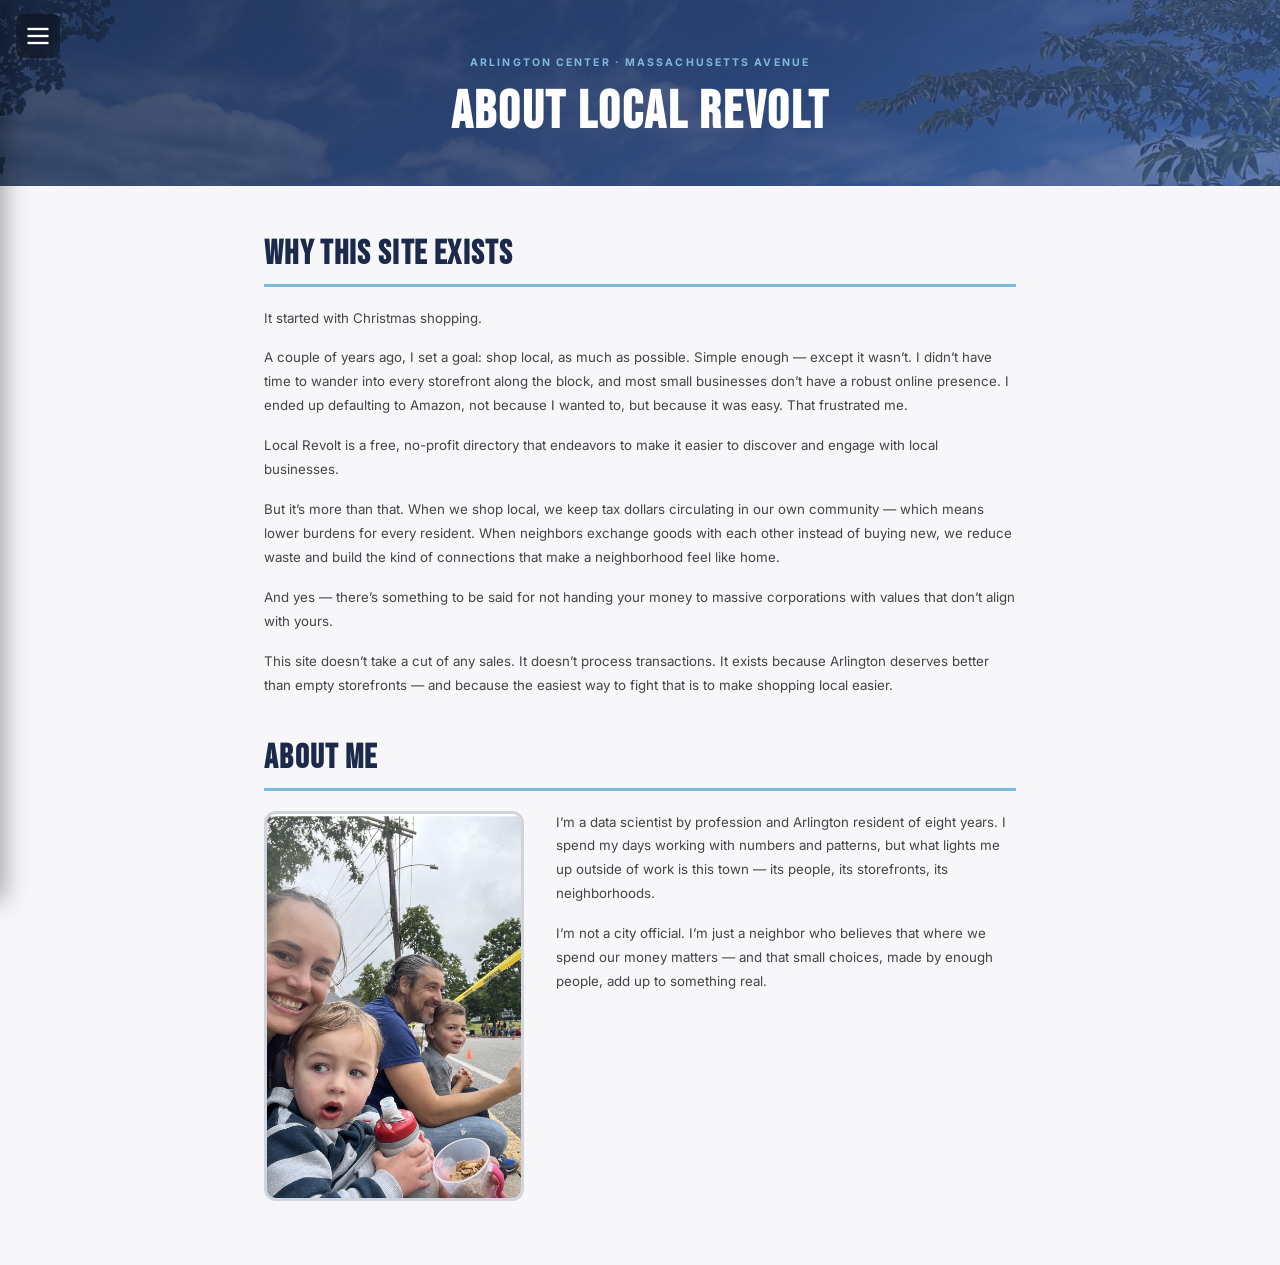
==== commit 82583245: "Tighten PDF layout for page 1 fit, remove Impacts section from About" ====
--- a/about.html
+++ b/about.html
@@ -49,14 +49,6 @@
                 <p>But it&rsquo;s more than that. When we shop local, we keep tax dollars circulating in our own community &mdash; which means lower burdens for every resident. When neighbors exchange goods with each other instead of buying new, we reduce waste and build the kind of connections that make a neighborhood feel like home.</p>
                 <p>And yes &mdash; there&rsquo;s something to be said for not handing your money to massive corporations with values that don&rsquo;t align with yours.</p>
                 <p>This site doesn&rsquo;t take a cut of any sales. It doesn&rsquo;t process transactions. It exists because Arlington deserves better than empty storefronts &mdash; and because the easiest way to fight that is to make shopping local easier.</p>
-            </div>
-        </section>
-
-        <!-- ═══ IMPACTS ═══ -->
-        <section class="about-section about-impacts">
-            <h2 class="about-heading">Impacts</h2>
-            <div class="about-prose">
-                <p class="about-placeholder">Impact data coming soon &mdash; as the platform grows, we&rsquo;ll share what we&rsquo;re seeing here.</p>
             </div>
         </section>
 
